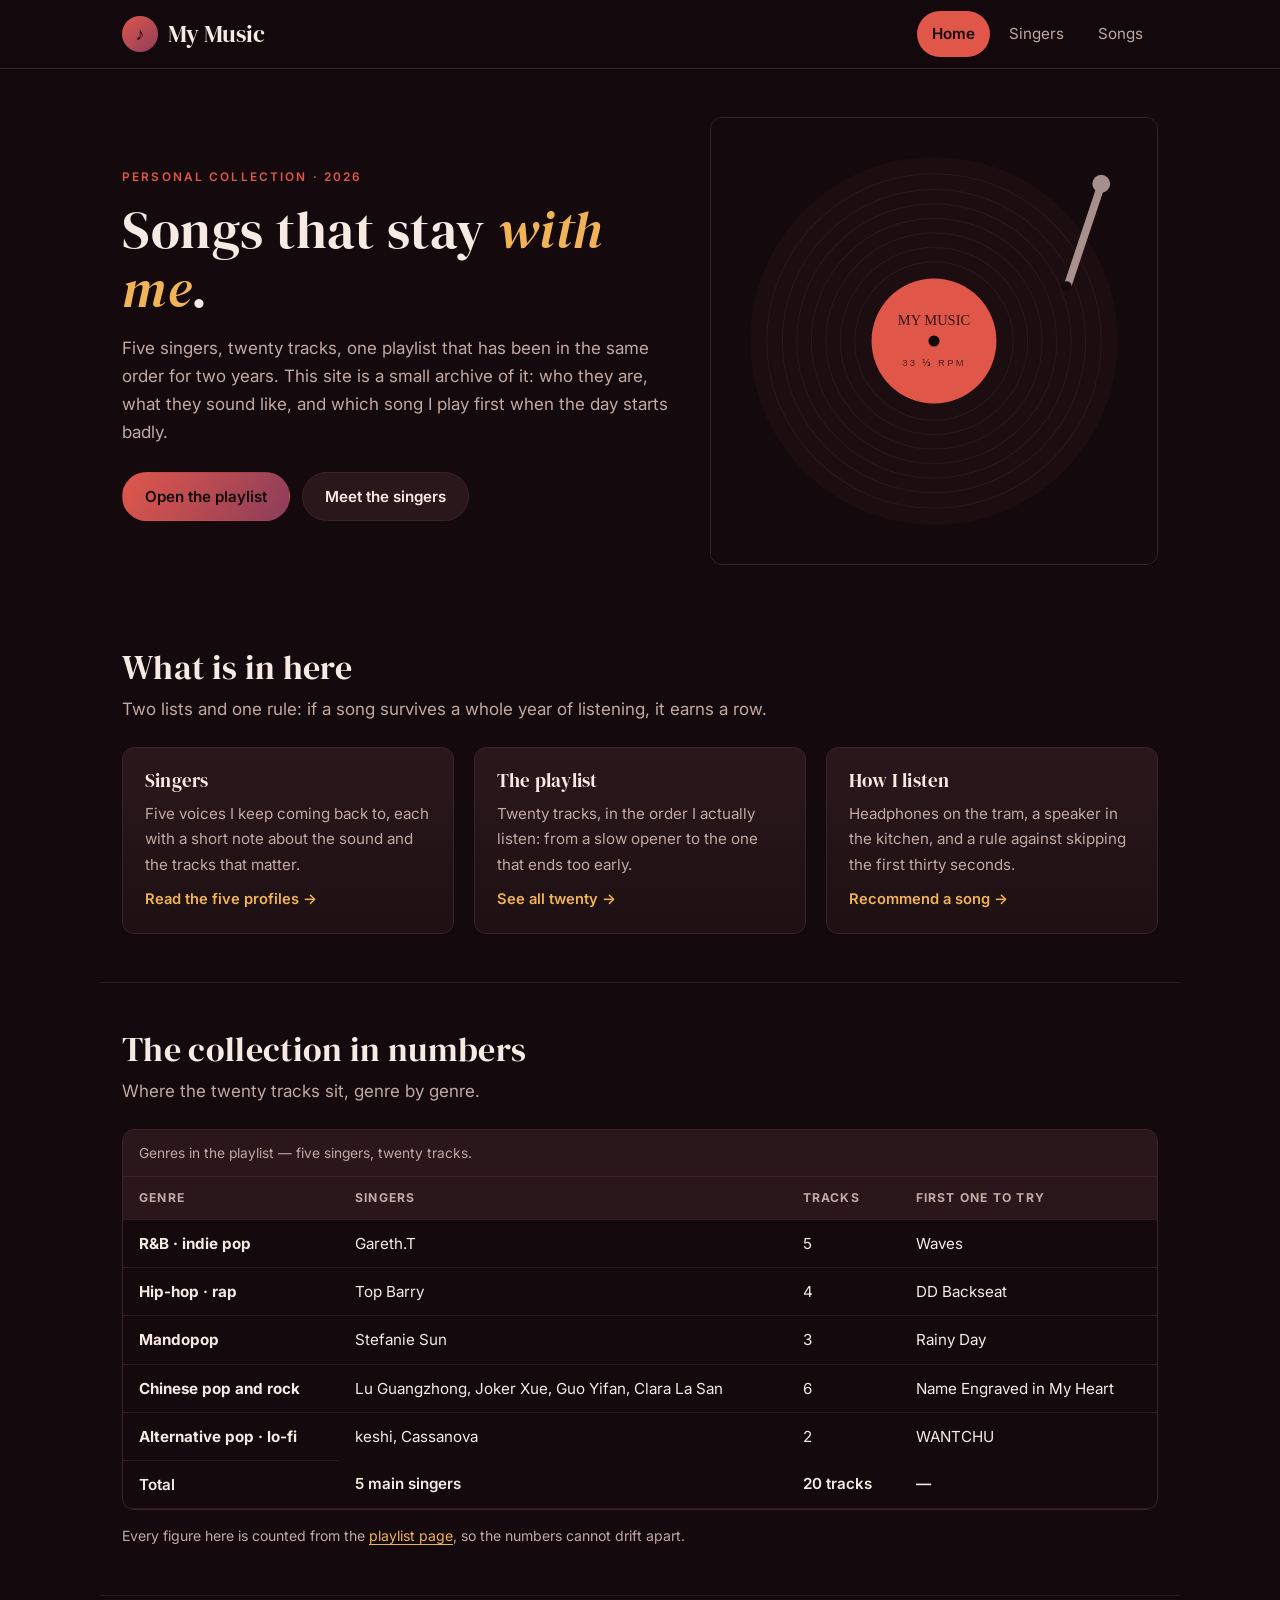
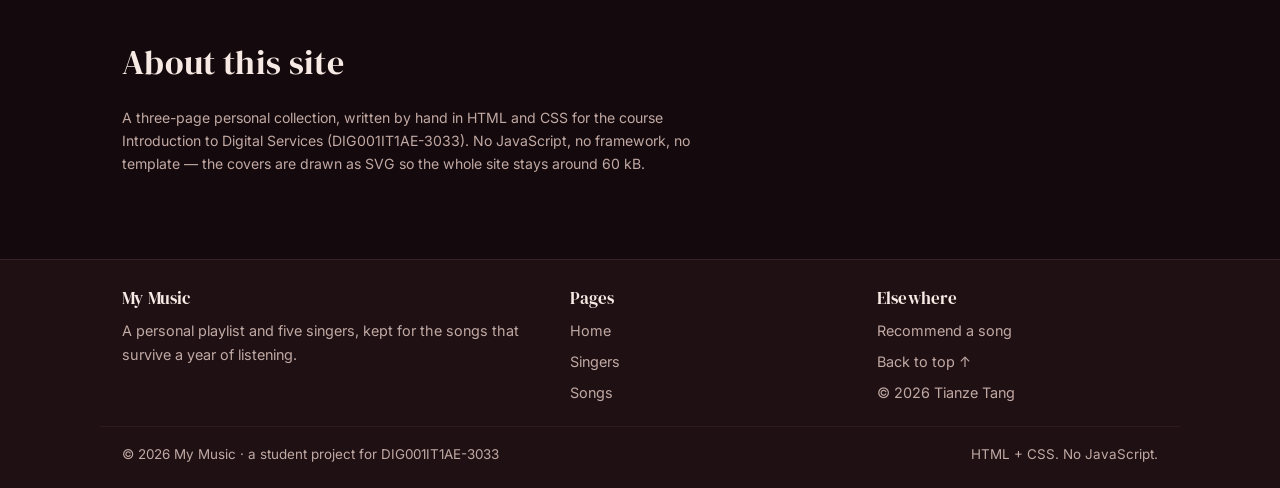
==== index.html @ 33205bf1 "Add files via upload" ====
<!DOCTYPE html>
<html lang="en">
<head>
  <meta charset="UTF-8">
  <meta name="viewport" content="width=device-width, initial-scale=1.0">
  <meta name="description" content="My Music - a personal collection of twenty songs and five singers, from Gareth.T and Top Barry to Stefanie Sun, keshi and Lu Guangzhong.">
  <meta name="author" content="Tianze Tang">
  <meta name="theme-color" content="#14090C">
  <title>My Music — twenty songs, five singers</title>
  <link rel="preconnect" href="https://fonts.googleapis.com">
  <link rel="preconnect" href="https://fonts.gstatic.com" crossorigin>
  <link href="https://fonts.googleapis.com/css2?family=DM+Serif+Display:ital@0;1&family=Inter:wght@400;500;600;700&display=swap" rel="stylesheet">
  <link rel="stylesheet" href="css/style.css">
</head>

<body>
  <a class="skip" href="#main">Skip to content</a>

  <!-- ===== Header: the same bar on all three pages ===== -->
  <header class="site-header">
    <div class="wrap bar">
      <a class="brand" href="index.html">
        <span class="note" aria-hidden="true">♪</span>
        My Music
      </a>
      <nav class="nav" aria-label="Main navigation">
        <ul>
          <li><a href="index.html" aria-current="page">Home</a></li>
          <li><a href="singers.html">Singers</a></li>
          <li><a href="songs.html">Songs</a></li>
        </ul>
      </nav>
    </div>
  </header>

  <main id="main">
    <!-- ===== Hero ===== -->
    <section class="wrap hero">
      <div>
        <span class="eyebrow">Personal collection · 2026</span>
        <h1>Songs that stay <em>with me</em>.</h1>
        <p>
          Five singers, twenty tracks, one playlist that has been in the same order for two years.
          This site is a small archive of it: who they are, what they sound like, and which song I
          play first when the day starts badly.
        </p>
        <div class="cta-row">
          <a class="btn btn-primary" href="songs.html">Open the playlist</a>
          <a class="btn" href="singers.html">Meet the singers</a>
        </div>
      </div>
      <div class="hero-art">
        <img src="images/vinyl.svg" alt="A vinyl record on a turntable platter with a coral label reading My Music and a tonearm resting on the edge.">
      </div>
    </section>

    <!-- ===== Three doors ===== -->
    <section class="wrap section">
      <div class="section-head">
        <h2>What is in here</h2>
        <p>Two lists and one rule: if a song survives a whole year of listening, it earns a row.</p>
      </div>

      <div class="cards">
        <article class="card">
          <h3>Singers</h3>
          <p>Five voices I keep coming back to, each with a short note about the sound and the tracks that matter.</p>
          <a class="card-link" href="singers.html">Read the five profiles</a>
        </article>
        <article class="card">
          <h3>The playlist</h3>
          <p>Twenty tracks, in the order I actually listen: from a slow opener to the one that ends too early.</p>
          <a class="card-link" href="songs.html">See all twenty</a>
        </article>
        <article class="card">
          <h3>How I listen</h3>
          <p>Headphones on the tram, a speaker in the kitchen, and a rule against skipping the first thirty seconds.</p>
          <a class="card-link" href="songs.html#add">Recommend a song</a>
        </article>
      </div>
    </section>

    <!-- ===== Stats ===== -->
    <section class="wrap section">
      <div class="section-head">
        <h2>The collection in numbers</h2>
        <p>Where the twenty tracks sit, genre by genre.</p>
      </div>

      <div class="table-wrap">
        <table>
          <caption>Genres in the playlist — five singers, twenty tracks.</caption>
          <thead>
            <tr>
              <th scope="col">Genre</th>
              <th scope="col">Singers</th>
              <th scope="col">Tracks</th>
              <th scope="col">First one to try</th>
            </tr>
          </thead>
          <tbody>
            <tr>
              <th scope="row">R&amp;B · indie pop</th>
              <td>Gareth.T</td>
              <td>5</td>
              <td>Waves</td>
            </tr>
            <tr>
              <th scope="row">Hip-hop · rap</th>
              <td>Top Barry</td>
              <td>4</td>
              <td>DD Backseat</td>
            </tr>
            <tr>
              <th scope="row">Mandopop</th>
              <td>Stefanie Sun</td>
              <td>3</td>
              <td>Rainy Day</td>
            </tr>
            <tr>
              <th scope="row">Chinese pop and rock</th>
              <td>Lu Guangzhong, Joker Xue, Guo Yifan, Clara La San</td>
              <td>6</td>
              <td>Name Engraved in My Heart</td>
            </tr>
            <tr>
              <th scope="row">Alternative pop · lo-fi</th>
              <td>keshi, Cassanova</td>
              <td>2</td>
              <td>WANTCHU</td>
            </tr>
          </tbody>
          <tfoot>
            <tr>
              <td>Total</td>
              <td>5 main singers</td>
              <td>20 tracks</td>
              <td>—</td>
            </tr>
          </tfoot>
        </table>
      </div>

      <p class="hint" style="margin-top:14px;">
        Every figure here is counted from the <a href="songs.html">playlist page</a>, so the numbers cannot drift apart.
      </p>
    </section>

    <!-- ===== About the site ===== -->
    <section class="wrap section">
      <div class="section-head">
        <h2>About this site</h2>
      </div>
      <p class="hint" style="max-width:66ch;">
        A three-page personal collection, written by hand in HTML and CSS for the course
        Introduction to Digital Services (DIG001IT1AE-3033). No JavaScript, no framework, no template —
        the covers are drawn as SVG so the whole site stays around 60 kB.
      </p>
    </section>
  </main>

  <footer class="site-footer">
    <div class="wrap footer-grid">
      <div>
        <h2>My Music</h2>
        <p>A personal playlist and five singers, kept for the songs that survive a year of listening.</p>
      </div>
      <div>
        <h2>Pages</h2>
        <ul>
          <li><a href="index.html">Home</a></li>
          <li><a href="singers.html">Singers</a></li>
          <li><a href="songs.html">Songs</a></li>
        </ul>
      </div>
      <div>
        <h2>Elsewhere</h2>
        <ul>
          <li><a href="songs.html#add">Recommend a song</a></li>
          <li><a href="#main">Back to top ↑</a></li>
          <li>© 2026 Tianze Tang</li>
        </ul>
      </div>
    </div>
    <div class="wrap footer-bottom">
      <span>© 2026 My Music · a student project for DIG001IT1AE-3033</span>
      <span>HTML + CSS. No JavaScript.</span>
    </div>
  </footer>
</body>
</html>
---- css/style.css ----
/* ============================================================
   My Music - stylesheet
   Author: Tianze Tang
   Course: Introduction to Digital Services, DIG001IT1AE-3033
   Three pages, HTML and CSS only, no JavaScript.

   Contents
   1.  Colour and type variables
   2.  Reset
   3.  Layout
   4.  Header and navigation
   5.  Home: hero, cards, stats
   6.  Singers page: sleeves
   7.  Songs page: table, badges
   8.  Buttons and the form
   9.  Footer
   10. Responsive
   11. Reduced motion and print
   ============================================================ */

/* ---------- 1. Variables ---------- */
:root {
  --ink: #14090C;
  --surface: #1E1013;
  --surface-2: #2A171C;
  --line: #3B2229;
  --line-soft: #2E1A20;
  --text: #F7E9E4;
  --muted: #C1A9A4;
  --coral: #E0574A;
  --amber: #F0B357;
  --plum: #8C3D5A;
  --teal: #4FB3A6;

  --font-body: "Inter", "Segoe UI", system-ui, Arial, sans-serif;
  --font-head: "DM Serif Display", Georgia, "Times New Roman", serif;

  --radius: 12px;
  --radius-sm: 8px;
  --wrap: 1080px;
}

/* ---------- 2. Reset ---------- */
*,
*::before,
*::after { box-sizing: border-box; }

* { margin: 0; }

html {
  scroll-behavior: smooth;
  scroll-padding-top: 90px;
  -webkit-text-size-adjust: 100%;
}

body {
  font-family: var(--font-body);
  font-size: 17px;
  line-height: 1.65;
  color: var(--text);
  background: var(--ink);
  min-height: 100vh;
  display: flex;
  flex-direction: column;
}

img { display: block; max-width: 100%; height: auto; }

a { color: var(--amber); text-underline-offset: 3px; }
a:hover { color: var(--coral); }

h1, h2, h3 {
  font-family: var(--font-head);
  font-weight: 400;
  line-height: 1.12;
  letter-spacing: .01em;
}

:focus-visible {
  outline: 2px dashed var(--amber);
  outline-offset: 3px;
  border-radius: 4px;
}

.skip { position: absolute; left: -9999px; }
.skip:focus {
  left: 14px;
  top: 12px;
  z-index: 99;
  padding: 10px 16px;
  background: var(--amber);
  color: var(--ink);
  font-weight: 700;
  border-radius: 999px;
}

/* ---------- 3. Layout ---------- */
.wrap {
  width: 100%;
  max-width: var(--wrap);
  margin-inline: auto;
  padding-inline: 22px;
}

main { flex: 1 0 auto; }

.section { padding-block: 48px; }
.section + .section { border-top: 1px solid var(--line-soft); }

.section-head { margin-bottom: 24px; max-width: 62ch; }
.section-head h1 { font-size: clamp(1.9rem, 3.6vw, 2.45rem); }
.section-head h2 { font-size: clamp(1.6rem, 3vw, 2.1rem); }
.section-head p { color: var(--muted); margin-top: 8px; }

.eyebrow {
  display: inline-block;
  font-size: .74rem;
  letter-spacing: .18em;
  text-transform: uppercase;
  color: var(--coral);
  font-weight: 600;
  margin-bottom: 12px;
}

.hint { font-size: .88rem; color: var(--muted); }
.stack > * + * { margin-top: 14px; }

/* ---------- 4. Header ---------- */
.site-header {
  position: sticky;
  top: 0;
  z-index: 40;
  background: color-mix(in srgb, var(--ink) 92%, transparent);
  backdrop-filter: blur(10px);
  border-bottom: 1px solid var(--line);
}

.bar {
  display: flex;
  align-items: center;
  flex-wrap: wrap;
  gap: 10px 20px;
  min-height: 68px;
  padding-block: 10px;
}

.brand {
  display: inline-flex;
  align-items: center;
  gap: 10px;
  margin-right: auto;
  text-decoration: none;
  color: var(--text);
  font-family: var(--font-head);
  font-size: 1.5rem;
}

.brand .note {
  display: grid;
  place-items: center;
  width: 36px;
  height: 36px;
  border-radius: 50%;
  background: linear-gradient(140deg, var(--coral), var(--plum));
  color: var(--ink);
  font-size: 18px;
}

.nav ul {
  display: flex;
  flex-wrap: wrap;
  gap: 4px;
  list-style: none;
  padding: 0;
  margin: 0;
}

.nav a {
  display: block;
  padding: 9px 14px;
  border-radius: 999px;
  font-size: .95rem;
  color: var(--muted);
  text-decoration: none;
  border: 1px solid transparent;
  transition: color .18s, background .18s;
}

.nav a:hover { color: var(--text); background: var(--surface-2); }

/* the current page, marked with an HTML attribute - no script */
.nav a[aria-current="page"] {
  background: var(--coral);
  color: var(--ink);
  font-weight: 600;
}

/* ---------- 5. Home ---------- */
.hero {
  display: grid;
  grid-template-columns: 1.1fr .9fr;
  gap: 40px;
  align-items: center;
  padding-block: 48px 36px;
}

.hero h1 {
  font-size: clamp(2.2rem, 5vw, 3.3rem);
}
.hero h1 em {
  font-style: italic;
  color: var(--amber);
}

.hero p {
  margin-top: 16px;
  color: var(--muted);
  max-width: 52ch;
}

.hero-art {
  border-radius: var(--radius);
  overflow: hidden;
  border: 1px solid var(--line);
}

.cta-row { display: flex; flex-wrap: wrap; gap: 12px; margin-top: 26px; }

.cards {
  display: grid;
  grid-template-columns: repeat(3, minmax(0, 1fr));
  gap: 20px;
}

.card {
  background: linear-gradient(180deg, var(--surface-2), var(--surface));
  border: 1px solid var(--line);
  border-radius: var(--radius);
  padding: 22px;
  display: flex;
  flex-direction: column;
  gap: 10px;
  transition: transform .18s, border-color .18s;
}

.card:hover { transform: translateY(-3px); border-color: var(--plum); }
.card h3 { font-size: 1.2rem; }
.card p { color: var(--muted); font-size: .95rem; }

.card-link {
  margin-top: auto;
  font-size: .92rem;
  font-weight: 600;
  text-decoration: none;
}
.card-link::after { content: " →"; }

/* stats table on the home page */
.table-wrap {
  border: 1px solid var(--line);
  border-radius: var(--radius);
  overflow-x: auto;
}

table { width: 100%; border-collapse: collapse; font-size: .95rem; min-width: 520px; }

caption {
  caption-side: top;
  text-align: left;
  padding: 12px 16px;
  font-size: .86rem;
  color: var(--muted);
  background: var(--surface-2);
  border-bottom: 1px solid var(--line);
}

th, td { padding: 11px 16px; text-align: left; border-bottom: 1px solid var(--line-soft); vertical-align: top; }
thead th {
  background: var(--surface-2);
  font-size: .76rem;
  letter-spacing: .1em;
  text-transform: uppercase;
  color: var(--muted);
}
tbody tr:last-child td { border-bottom: 0; }
tbody tr:hover { background: color-mix(in srgb, var(--coral) 7%, transparent); }
tfoot td { font-weight: 600; }

/* ---------- 6. Singers ---------- */
.sleeves {
  display: grid;
  grid-template-columns: repeat(2, minmax(0, 1fr));
  gap: 24px;
}

.singer {
  background: var(--surface);
  border: 1px solid var(--line);
  border-radius: var(--radius);
  overflow: hidden;
  display: grid;
  grid-template-columns: 210px 1fr;
  gap: 0;
  transition: border-color .18s;
}

.singer:hover { border-color: var(--plum); }

.singer img { width: 100%; height: 100%; object-fit: cover; }

.singer-body { padding: 18px 20px; display: flex; flex-direction: column; gap: 8px; }

.tag {
  display: inline-block;
  font-size: .72rem;
  letter-spacing: .1em;
  text-transform: uppercase;
  color: var(--ink);
  background: var(--amber);
  border-radius: 999px;
  padding: 3px 10px;
  font-weight: 700;
  width: fit-content;
}

.singer-body h2 { font-size: 1.25rem; }
.singer-body p { color: var(--muted); font-size: .93rem; }
.singer-body ul { margin: 0; padding-left: 1.1rem; color: var(--muted); font-size: .9rem; }
.singer-body li { margin-block: 3px; }

/* ---------- 7. Songs ---------- */
.songs th[scope="row"] { font-weight: 600; color: var(--text); }
.songs td:first-child { width: 48px; color: var(--muted); font-variant-numeric: tabular-nums; }

.badge {
  display: inline-block;
  font-size: .72rem;
  letter-spacing: .06em;
  text-transform: uppercase;
  border-radius: 999px;
  padding: 2px 9px;
  border: 1px solid var(--line);
  color: var(--muted);
  white-space: nowrap;
}

.badge-hot { color: var(--coral); border-color: color-mix(in srgb, var(--coral) 55%, transparent); }
.badge-new { color: var(--teal); border-color: color-mix(in srgb, var(--teal) 55%, transparent); }

.wave-strip { border-radius: var(--radius); overflow: hidden; border: 1px solid var(--line); margin-bottom: 26px; }

/* ---------- 8. Buttons and form ---------- */
.btn {
  display: inline-flex;
  align-items: center;
  justify-content: center;
  min-height: 44px;
  padding: 11px 22px;
  border-radius: 999px;
  border: 1px solid var(--line);
  background: var(--surface-2);
  color: var(--text);
  font: inherit;
  font-size: .95rem;
  font-weight: 600;
  text-decoration: none;
  cursor: pointer;
  transition: transform .15s, border-color .18s, background .18s;
}

.btn:hover { transform: translateY(-2px); border-color: var(--amber); }

.btn-primary {
  background: linear-gradient(120deg, var(--coral), var(--plum));
  border-color: transparent;
  color: var(--ink);
}

.form-row { display: grid; gap: 6px; margin-bottom: 14px; }
.form-row label {
  font-size: .78rem;
  letter-spacing: .08em;
  text-transform: uppercase;
  color: var(--muted);
  font-weight: 600;
}

input[type="text"],
input[type="email"],
textarea,
select {
  font: inherit;
  font-size: 16px;
  color: var(--text);
  background: var(--ink);
  border: 1px solid var(--line);
  border-radius: var(--radius-sm);
  padding: 11px 13px;
  width: 100%;
}

input:focus, textarea:focus, select:focus {
  border-color: var(--amber);
  outline: 2px solid color-mix(in srgb, var(--amber) 45%, transparent);
  outline-offset: 1px;
}

.panel {
  background: var(--surface);
  border: 1px solid var(--line);
  border-radius: var(--radius);
  padding: 22px;
}

/* ---------- 9. Footer ---------- */
.site-footer {
  margin-top: 36px;
  padding-block: 30px 22px;
  border-top: 1px solid var(--line);
  background: var(--surface);
}

.footer-grid { display: grid; grid-template-columns: 1.5fr 1fr 1fr; gap: 26px; }
.site-footer h2 { font-size: 1.05rem; margin-bottom: 10px; }
.site-footer p, .site-footer li { color: var(--muted); font-size: .9rem; }
.site-footer ul { list-style: none; padding: 0; margin: 0; display: grid; gap: 7px; }
.site-footer a { color: var(--muted); text-decoration: none; }
.site-footer a:hover { color: var(--amber); }

.footer-bottom {
  display: flex;
  justify-content: space-between;
  flex-wrap: wrap;
  gap: 10px;
  margin-top: 22px;
  padding-top: 16px;
  border-top: 1px solid var(--line-soft);
  font-size: .84rem;
  color: var(--muted);
}

/* ---------- 10. Responsive ---------- */
@media (max-width: 900px) {
  .hero { grid-template-columns: 1fr; gap: 28px; }
  .hero-art { order: -1; }
  .cards { grid-template-columns: repeat(2, minmax(0, 1fr)); }
  .sleeves { grid-template-columns: 1fr; }
  .footer-grid { grid-template-columns: 1fr 1fr; }
}

@media (max-width: 680px) {
  body { font-size: 16px; }
  .cards { grid-template-columns: 1fr; }
  .singer { grid-template-columns: 1fr; }
  .singer img { max-height: 240px; }
  .nav a { padding: 8px 11px; font-size: .9rem; }
  .brand { font-size: 1.3rem; }
  .section { padding-block: 34px; }
  .footer-grid { grid-template-columns: 1fr; }
  table { min-width: 560px; }
}

@media (prefers-reduced-motion: reduce) {
  html { scroll-behavior: auto; }
  * { transition-duration: .001ms !important; animation-duration: .001ms !important; }
}

@media print {
  .site-header, .site-footer, .cta-row { display: none; }
  body { background: #fff; color: #000; }
  .card, table, .panel, .singer { border-color: #bbb; }
}
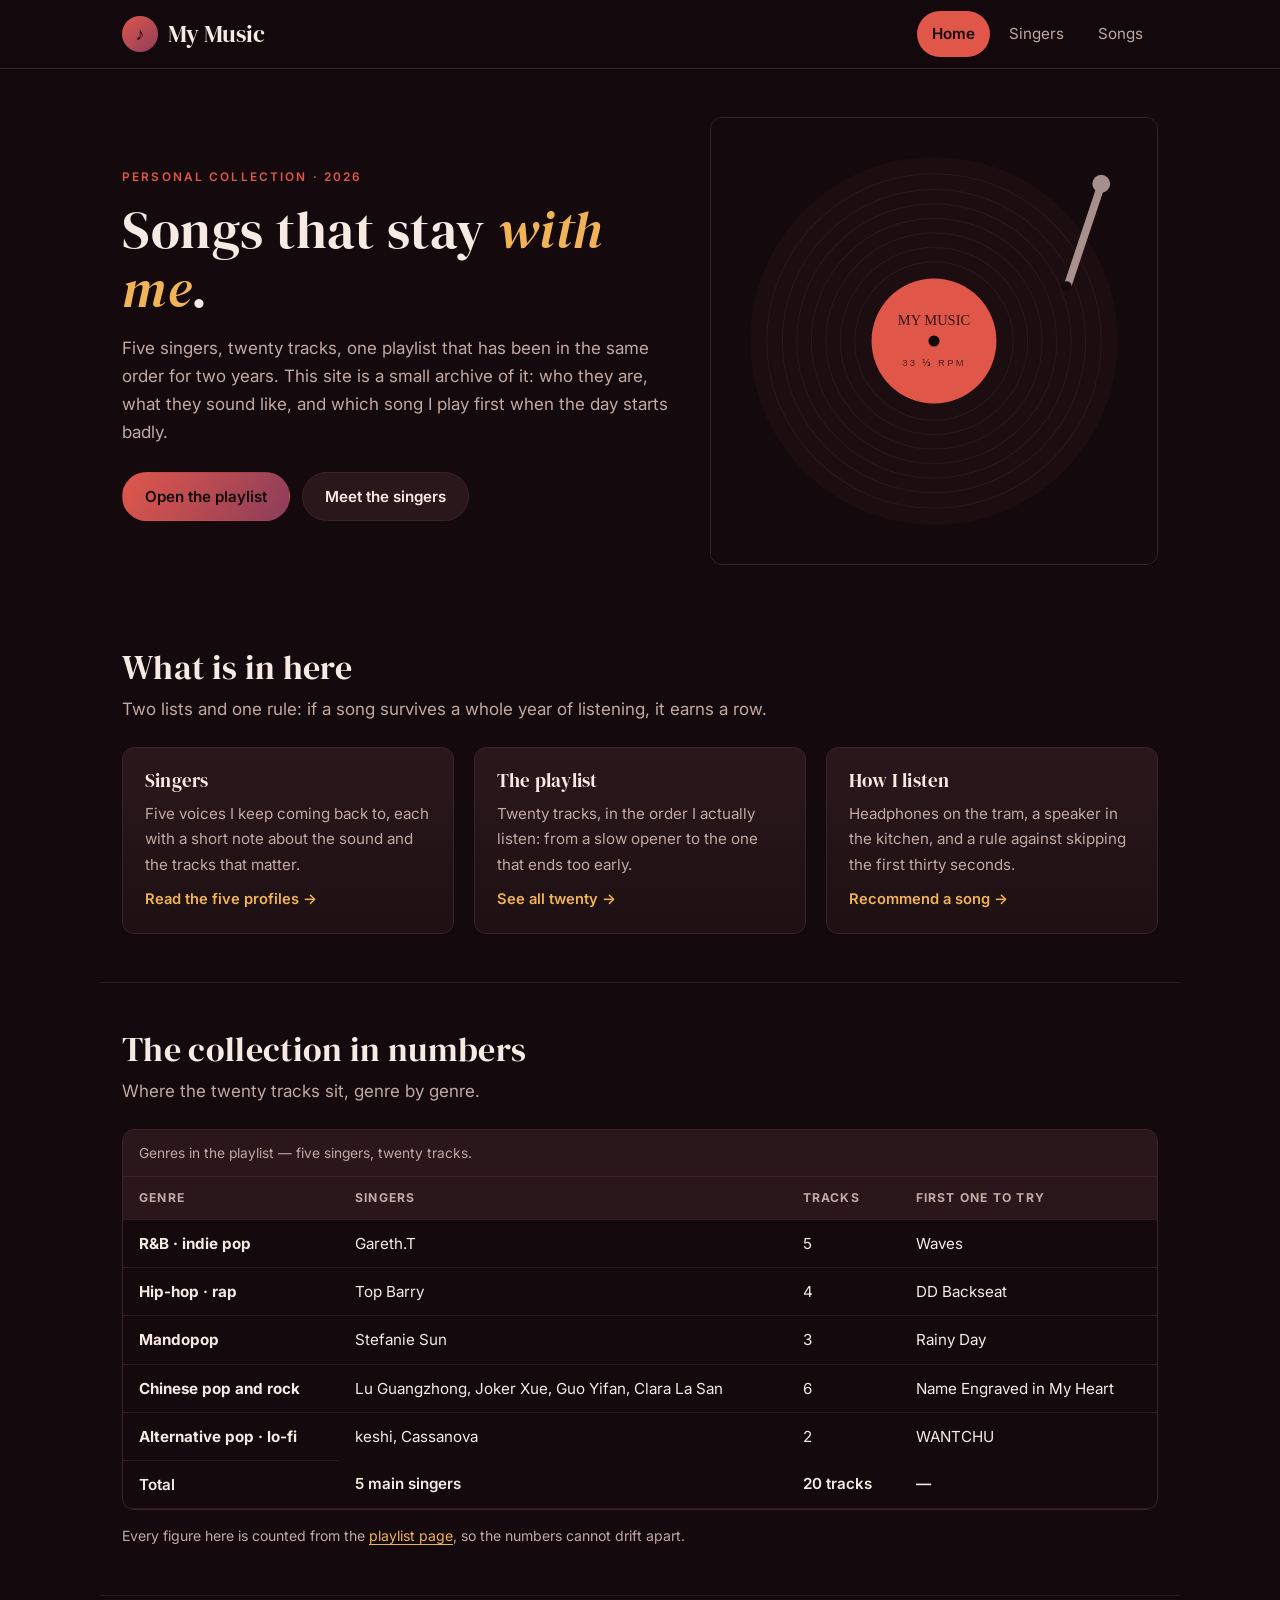
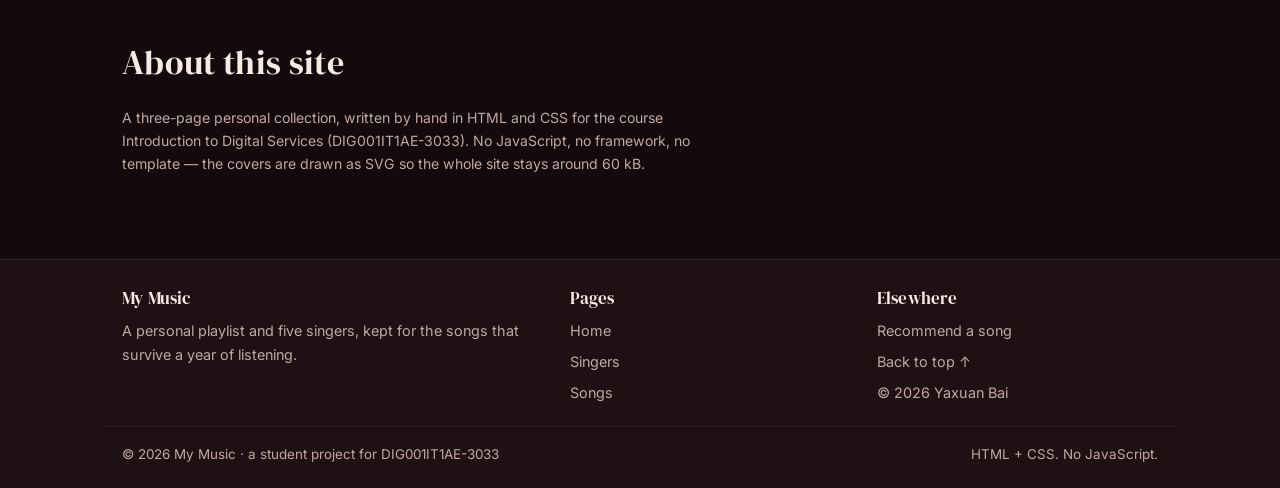
==== commit cbab77ea: "Update index.html" ====
--- a/index.html
+++ b/index.html
@@ -4,7 +4,7 @@
   <meta charset="UTF-8">
   <meta name="viewport" content="width=device-width, initial-scale=1.0">
   <meta name="description" content="My Music - a personal collection of twenty songs and five singers, from Gareth.T and Top Barry to Stefanie Sun, keshi and Lu Guangzhong.">
-  <meta name="author" content="Tianze Tang">
+  <meta name="author" content="Yaxuan Bai">
   <meta name="theme-color" content="#14090C">
   <title>My Music — twenty songs, five singers</title>
   <link rel="preconnect" href="https://fonts.googleapis.com">
@@ -178,7 +178,7 @@
         <ul>
           <li><a href="songs.html#add">Recommend a song</a></li>
           <li><a href="#main">Back to top ↑</a></li>
-          <li>© 2026 Tianze Tang</li>
+          <li>© 2026 Yaxuan Bai</li>
         </ul>
       </div>
     </div>
--- a/css/style.css
+++ b/css/style.css
@@ -1,6 +1,6 @@
 /* ============================================================
    My Music - stylesheet
-   Author: Tianze Tang
+   Author: Yaxuan Bai
    Course: Introduction to Digital Services, DIG001IT1AE-3033
    Three pages, HTML and CSS only, no JavaScript.
 
